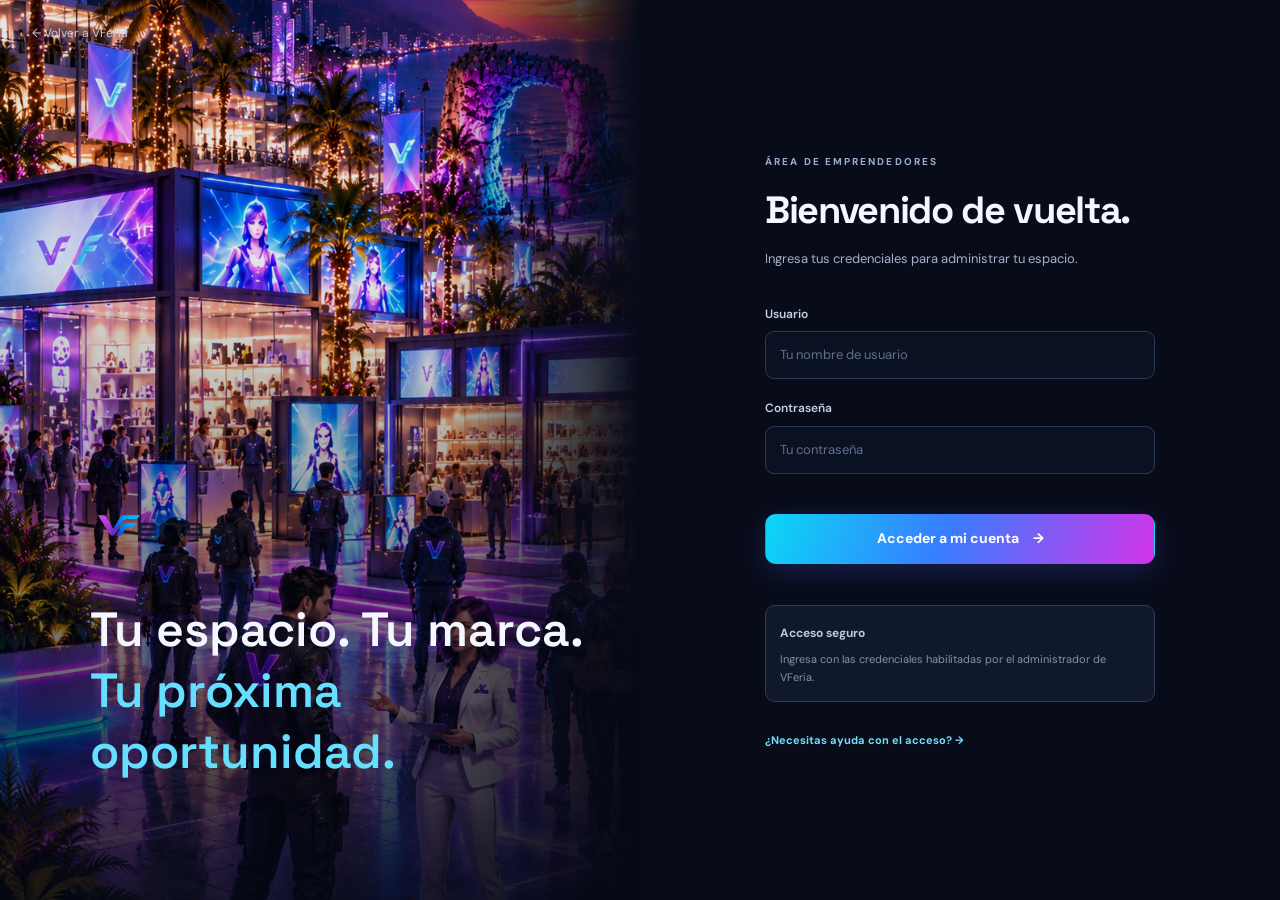
==== admin.html @ b36f57ab "0.3v" ====
<!doctype html>
<html lang="es"><head><meta charset="utf-8"><meta name="viewport" content="width=device-width, initial-scale=1"><title>Administrar usuarios | VFeria</title><link rel="stylesheet" href="styles.css"><style>
.admin-shell{max-width:780px;margin:48px auto;padding:24px}.admin-card{background:#fff;border:1px solid #e5e7eb;border-radius:16px;padding:28px;box-shadow:0 8px 30px #1018280d}.admin-grid{display:grid;grid-template-columns:1fr 1fr;gap:16px}.admin-grid .full{grid-column:1/-1}.admin-grid label{display:block;font-weight:600;margin-bottom:6px}.admin-grid input{width:100%;box-sizing:border-box;padding:12px;border:1px solid #d0d5dd;border-radius:8px;font:inherit}.admin-message{min-height:24px;margin-top:16px}.admin-back{display:inline-block;margin-bottom:18px}@media(max-width:600px){.admin-grid{grid-template-columns:1fr}.admin-grid .full{grid-column:auto}.admin-shell{padding:16px;margin:20px auto}}
</style></head><body class="dashboard-page"><main class="admin-shell"><a class="admin-back" href="panel.html">← Volver al panel</a><section class="admin-card"><span class="eyebrow">GESTIÓN PRIVADA</span><h1>Administrar usuarios</h1><p class="muted">Crea una cuenta para un emprendimiento. El registro público no está habilitado.</p><form id="createUserForm" hidden><div class="admin-grid"><div><label for="username">Nombre de usuario</label><input id="username" name="username" minlength="3" maxlength="60" autocomplete="off" required></div><div><label for="password">Contraseña inicial</label><input id="password" name="password" type="password" minlength="14" autocomplete="new-password" required></div><div class="full"><label for="businessName">Nombre del emprendimiento</label><input id="businessName" name="businessName" maxlength="150" required></div><div><label for="email">Correo electrónico (opcional)</label><input id="email" name="email" type="email"></div><div><label for="phone">Teléfono (opcional)</label><input id="phone" name="phone" type="tel"></div><div class="full"><label for="city">Ciudad (opcional)</label><input id="city" name="city" maxlength="100"></div></div><p class="muted">Usa una contraseña única de al menos 14 caracteres. Entrégala al emprendedor de forma privada.</p><button class="btn btn-primary" id="createButton" type="submit">Crear cuenta</button><p id="adminMessage" class="admin-message" role="status" aria-live="polite"></p></form><p id="checkingMessage" role="status">Verificando sesión y permisos…</p></section></main><script src="admin.js"></script></body></html>
---- styles.css ----
@import url('https://fonts.googleapis.com/css2?family=DM+Sans:wght@400;500;600;700&family=Space+Grotesk:wght@400;500;600;700&display=swap');
:root{--bg:#070b18;--panel:#0d1427;--panel2:#101a31;--line:#23304b;--text:#f4f7ff;--muted:#a6b0c8;--cyan:#12d7f7;--blue:#347dff;--purple:#a63df5;--pink:#f044c5;--radius:20px;--gradient:linear-gradient(110deg,#0bd7f5 0%,#387dff 46%,#d334e9 100%)}*{box-sizing:border-box}html{scroll-behavior:smooth}body{margin:0;background:var(--bg);color:var(--text);font-family:'DM Sans',sans-serif;line-height:1.55}a{color:inherit;text-decoration:none}button,input,textarea,select{font:inherit}button,a{ -webkit-tap-highlight-color:transparent}.topbar,.dash-topbar{height:86px;display:flex;align-items:center;justify-content:space-between;padding:0 clamp(22px,6vw,90px);border-bottom:1px solid rgba(151,174,226,.12);background:rgba(7,11,24,.88);backdrop-filter:blur(16px);position:sticky;top:0;z-index:10}.brand img{width:145px;max-height:60px;object-fit:contain}.topbar nav{display:flex;gap:34px;color:#c2cbe0;font-size:14px}.topbar nav a:hover,.footer a:hover{color:var(--cyan)}.btn{display:inline-flex;align-items:center;justify-content:center;gap:14px;padding:13px 20px;border-radius:11px;font-weight:700;font-size:14px;cursor:pointer;border:1px solid transparent;transition:transform .2s,filter .2s;background:none;color:var(--text)}.btn:hover{transform:translateY(-2px);filter:brightness(1.1)}.btn-primary{background:var(--gradient);color:#fff;box-shadow:0 8px 28px rgba(71,91,255,.22)}.btn-outline{border-color:#354361;background:rgba(255,255,255,.025)}.btn-quiet{color:#d1d8eb}.btn-large{padding:17px 25px;white-space:nowrap}.btn-small{padding:9px 13px;font-size:12px}.btn-full{width:100%;margin-top:20px}.menu-toggle{display:none;color:white;background:none;border:0;font-size:24px}.hero{display:grid;grid-template-columns:1fr 1.02fr;gap:5%;align-items:center;max-width:1440px;margin:auto;padding:70px clamp(22px,6vw,90px) 58px;min-height:600px}.eyebrow{display:inline-flex;align-items:center;gap:10px;font-size:10px;letter-spacing:2.1px;color:#9daed3;font-weight:700}.dot,.pulse{width:7px;height:7px;border-radius:50%;background:var(--cyan);box-shadow:0 0 14px var(--cyan)}h1,h2,h3,p{margin-top:0}h1,h2,h3{font-family:'Space Grotesk',sans-serif;line-height:1.12;letter-spacing:-.035em}.hero h1{font-size:clamp(42px,5.3vw,74px);margin:25px 0 22px;max-width:700px}.gradient-text{background:var(--gradient);-webkit-background-clip:text;background-clip:text;color:transparent}.lead{font-size:17px;color:#aeb9d1;max-width:560px;line-height:1.8}.hero-actions{display:flex;gap:13px;align-items:center;margin-top:28px;flex-wrap:wrap}.hero-stats{display:flex;gap:35px;margin-top:48px;padding-top:24px;border-top:1px solid var(--line)}.hero-stats div{display:flex;flex-direction:column;gap:4px}.hero-stats strong{font:600 22px 'Space Grotesk';color:#fff}.hero-stats span{font-size:11px;color:#8f9dbb}.hero-visual{position:relative;min-width:0}.hero-visual>img{width:100%;height:450px;object-fit:cover;border-radius:22px;border:1px solid #263b69;box-shadow:0 20px 80px #050916;display:block}.hero-visual:after{content:"";position:absolute;inset:0;border-radius:22px;background:linear-gradient(0deg,rgba(4,8,21,.65),transparent 48%,rgba(20,35,70,.08));pointer-events:none}.floating-card{position:absolute;z-index:2;bottom:48px;left:-28px;background:rgba(12,20,40,.9);backdrop-filter:blur(14px);border:1px solid #34486e;border-radius:14px;padding:15px 18px;display:flex;align-items:center;gap:12px;box-shadow:0 10px 35px #030611}.floating-card div{display:flex;flex-direction:column}.floating-card b{font-size:12px}.floating-card small{font-size:11px;color:#9eacc7}.arrow{margin-left:12px;color:var(--cyan)}.visual-caption{position:absolute;z-index:2;bottom:16px;left:20px;right:20px;display:flex;justify-content:space-between;font-size:9px;letter-spacing:1.8px;color:#c7d4ef}.trust-strip{display:flex;justify-content:center;align-items:center;gap:25px;flex-wrap:wrap;padding:20px;border-block:1px solid rgba(151,174,226,.12);color:#7e8eaf;font-size:9px;letter-spacing:1.8px}.trust-strip i{width:4px;height:4px;border-radius:50%;background:var(--purple)}.section{padding:100px clamp(22px,8vw,120px);max-width:1500px;margin:auto}.section-heading{max-width:660px;margin-bottom:45px}.section-heading h2{font-size:clamp(34px,4.2vw,54px);margin:18px 0}.section-heading p{color:var(--muted);line-height:1.8}.about-grid{display:grid;grid-template-columns:1.08fr .92fr;gap:65px;align-items:center}.about-image{position:relative}.about-image img{width:100%;height:390px;object-fit:cover;border-radius:18px;border:1px solid #263653}.image-tag{position:absolute;bottom:16px;left:16px;padding:9px 12px;border:1px solid #546b92;background:rgba(7,11,24,.8);border-radius:7px;font-size:9px;letter-spacing:1.4px}.mini-logo{width:100%;height:85px;margin-bottom:25px;display:flex;align-items:center;overflow:hidden}.mini-logo img{width:100%;height:100%;object-fit:contain;object-position:left center}.about-content h3{font-size:28px;margin-bottom:16px}.about-content p,.benefit-card p,.cta-band p{color:var(--muted);font-size:14px;line-height:1.85}.check-list{list-style:none;padding:0;margin:25px 0;display:grid;gap:13px}.check-list li{font-size:13px;color:#d3dbed;display:flex;gap:11px;align-items:center}.check-list span{color:var(--cyan);font-weight:bold}.text-link{display:inline-flex;gap:10px;align-items:center;color:#70dffb;font-size:13px;font-weight:700}.benefits{padding-top:55px}.center{text-align:center;margin-inline:auto}.benefit-grid{display:grid;grid-template-columns:repeat(4,1fr);gap:15px}.benefit-card{position:relative;min-height:240px;padding:26px 23px;border:1px solid #24314d;border-radius:16px;background:linear-gradient(145deg,rgba(19,31,57,.8),rgba(10,15,30,.85));overflow:hidden}.benefit-card:before{content:"";position:absolute;top:0;left:0;width:45%;height:1px;background:var(--gradient)}.benefit-icon{font-size:28px;color:var(--cyan);margin-bottom:23px;text-shadow:0 0 20px #1675ff}.benefit-card h3{font-size:17px;margin-bottom:11px}.benefit-card p{font-size:12px}.card-number{position:absolute;right:18px;bottom:12px;color:#33425f;font:600 24px 'Space Grotesk'}.cta-band{position:relative;overflow:hidden;margin:10px clamp(22px,6vw,90px) 80px;padding:52px clamp(25px,5vw,70px);border:1px solid #343b70;border-radius:22px;background:linear-gradient(110deg,#111c39,#11142c 60%,#201039);display:flex;justify-content:space-between;align-items:center;gap:30px}.cta-glow{position:absolute;width:300px;height:300px;border-radius:50%;background:#542cff;filter:blur(120px);opacity:.18;left:45%;top:-160px}.cta-band>div:not(.cta-glow),.cta-band>a{position:relative;z-index:1}.cta-band h2{font-size:clamp(32px,4vw,46px);margin:15px 0}.cta-band p{max-width:500px;margin-bottom:0}.footer{border-top:1px solid #202b44;padding:30px clamp(22px,6vw,90px);display:flex;align-items:center;gap:25px;flex-wrap:wrap;color:#8492af;font-size:11px}.footer-brand img{width:100px}.footer>a:nth-of-type(2){margin-left:auto;color:#c3cde1}.footer small{width:100%;border-top:1px solid #1b263e;padding-top:20px;color:#5e6c88}.auth-page{min-height:100vh;background:#080c19}.back-home{position:absolute;top:24px;left:32px;z-index:5;font-size:12px;color:#c4cee2}.auth-layout{min-height:100vh;display:grid;grid-template-columns:1fr 1fr}.auth-art{position:relative;min-height:100vh;overflow:hidden}.auth-art>img{position:absolute;width:100%;height:100%;object-fit:cover}.auth-art-shade{position:absolute;inset:0;background:linear-gradient(0deg,rgba(4,8,20,.88),rgba(4,8,20,.1) 70%),linear-gradient(90deg,transparent 70%,#080c19)}.auth-art-copy{position:absolute;bottom:70px;left:clamp(30px,7vw,100px)}.auth-art-copy img{width:160px;max-height:80px;object-fit:contain;object-position:left}.auth-art-copy p{font:600 clamp(30px,4vw,48px) 'Space Grotesk';margin-top:25px}.auth-art-copy p span{color:#66dfff}.auth-panel{display:flex;align-items:center;justify-content:center;padding:90px 35px}.auth-form-wrap{width:100%;max-width:390px}.auth-mark{display:none}.auth-form-wrap h1{font-size:38px;margin:16px 0}.muted{color:var(--muted);font-size:13px;line-height:1.7}.auth-form-wrap form{margin-top:35px}.auth-form-wrap label,.dashboard-page label{display:block;font-size:12px;color:#c6d0e5;font-weight:600;margin:0 0 8px}.auth-form-wrap input,.dashboard-page input,.dashboard-page textarea,.dashboard-page select{width:100%;border:1px solid #2b3855;border-radius:9px;background:#0a1122;color:#f5f7ff;padding:13px 14px;outline:none;margin-bottom:20px;font-size:13px}.auth-form-wrap input:focus,.dashboard-page input:focus,.dashboard-page textarea:focus,.dashboard-page select:focus{border-color:#468cff;box-shadow:0 0 0 3px rgba(55,125,255,.12)}input::placeholder,textarea::placeholder{color:#62708d}.form-message{font-size:12px;color:#ffbd73;min-height:16px}.demo-note{border:1px solid #303957;background:#10182b;padding:14px;border-radius:10px;margin:25px 0}.demo-note b{font-size:12px;color:#b9c7e4}.demo-note p{font-size:11px;color:#8492af;margin:5px 0 0;line-height:1.7}.auth-form-wrap>.text-link{font-size:11px}.dashboard-page{background:#080d1b;min-height:100vh}.dash-topbar{position:relative;padding-inline:30px;height:72px}.dash-topbar .brand img{width:115px}.dash-top-right{display:flex;align-items:center;gap:18px}.status-pill{font-size:11px;color:#9dacc8}.status-pill i{display:inline-block;width:6px;height:6px;border-radius:50%;background:#42d9a3;margin-right:7px}.dashboard-shell{display:grid;grid-template-columns:245px minmax(0,1fr);max-width:1600px;margin:auto;min-height:calc(100vh - 72px)}.sidebar{padding:28px 16px;border-right:1px solid #202b43;display:flex;flex-direction:column;gap:8px}.side-user{display:flex;align-items:center;gap:11px;padding:5px 9px 25px;border-bottom:1px solid #202b43;margin-bottom:13px}.user-avatar{width:38px;height:38px;border-radius:12px;background:var(--gradient);display:grid;place-items:center;font-weight:700}.side-user div:last-child{display:flex;flex-direction:column}.side-user b{font-size:11px}.side-user small{font-size:9px;color:#8795b1;margin-top:4px}.side-link{display:flex;align-items:center;gap:12px;padding:12px 13px;border-radius:8px;color:#a1aec8;font-size:13px}.side-link.active,.side-link:hover{background:#152443;color:#fff}.side-link.active{box-shadow:inset 2px 0 var(--cyan)}.side-help{margin-top:auto;padding:16px;border:1px solid #293652;border-radius:12px;background:#10192c}.side-help b{font-size:12px}.side-help p{font-size:11px;color:#8998b4;line-height:1.7}.side-help a{font-size:11px;color:#6edfff}.dashboard-main{padding:34px clamp(18px,4vw,55px);max-width:1150px;width:100%;margin:0 auto}.dashboard-heading{display:flex;justify-content:space-between;align-items:center;gap:20px;margin-bottom:24px}.dashboard-heading h1{font-size:31px;margin:9px 0}.dashboard-heading p{margin-bottom:0}.prototype-alert{display:flex;gap:12px;align-items:flex-start;padding:13px 16px;background:#15203a;border:1px solid #2b4169;border-radius:10px;margin-bottom:24px;color:#a8b8d6}.prototype-alert>span{color:var(--cyan)}.prototype-alert p{font-size:11px;margin:0;line-height:1.7}.prototype-alert b{color:#dce8ff}.dash-card{border:1px solid #25324d;background:#0d1426;border-radius:15px;padding:25px;margin-bottom:20px;scroll-margin-top:25px}.card-heading{display:flex;align-items:center;gap:13px;margin-bottom:24px}.step-number{width:35px;height:35px;flex:none;border:1px solid #3c4b70;border-radius:10px;display:grid;place-items:center;color:#6be1ff;font:600 13px 'Space Grotesk'}.card-heading h2{font-size:19px;margin:0 0 5px}.card-heading p{font-size:11px;color:#8997b2;margin:0}.form-grid{display:grid;grid-template-columns:1fr 1fr;column-gap:18px}.form-grid input,.form-grid textarea,.form-grid select{margin-bottom:17px}.form-grid textarea{resize:vertical}.span-2{grid-column:span 2}.upload-zone{display:flex;align-items:center;gap:15px;padding:18px;border:1px dashed #3a4b70;background:#0a1120;border-radius:10px;min-height:95px}.upload-button{width:40px;height:40px;border-radius:10px;border:1px solid #3e5784;background:#152647;color:#7ce4ff;font-size:23px;cursor:pointer}.upload-zone b{font-size:12px}.upload-zone p{font-size:10px;color:#8594b1;margin:4px 0}.upload-zone .text-link{font-size:11px}.logo-preview{width:65px;height:65px;object-fit:contain;margin-left:auto;border-radius:8px;background:#fff}.product-heading{position:relative}.counter{margin-left:auto;color:#72dfff;font-size:11px;border:1px solid #2b4b71;padding:7px 10px;border-radius:8px}.products-list{display:grid;gap:15px}.product-editor{padding:18px;border:1px solid #263550;border-radius:12px;background:#0a1120}.product-editor-head{display:flex;align-items:center;gap:12px;margin-bottom:20px}.product-thumb{width:40px;height:40px;border-radius:9px;background:#172442;display:grid;place-items:center;font-size:20px;color:#6be2ff}.product-editor-head>div:nth-child(2){display:flex;flex-direction:column;gap:3px}.product-editor-head b{font-size:13px}.product-editor-head small{font-size:10px;color:#8594b0}.remove-product{margin-left:auto;border:1px solid #533047;background:#271827;color:#ff9bb9;width:31px;height:31px;border-radius:8px;font-size:20px;cursor:pointer}.image-preview-wrap{margin-top:-8px;margin-bottom:14px}.p-preview{max-width:160px;max-height:100px;object-fit:contain;border-radius:8px;border:1px solid #293853}.product-actions{border-top:1px solid #202b42;padding-top:14px;display:flex;justify-content:space-between;align-items:center;gap:12px}.whatsapp-preview{font-size:11px;font-weight:700;color:#5ce5a3}.product-hint,.helper-text{font-size:10px;color:#7e8ba6}.helper-text{line-height:1.8;margin:14px 0 0}.btn-add{width:100%;border:1px dashed #3c5075;color:#92b5e8;margin-top:15px}.save-row{display:flex;align-items:center;justify-content:space-between;gap:15px;padding:10px 2px 30px}.save-row span{font-size:11px;color:#8291ac}.dash-footer{border-top:1px solid #202b43;padding:20px 0;color:#5f6e89;font-size:10px}@media(max-width:1000px){.hero{grid-template-columns:1fr;gap:38px;padding-top:50px}.hero-copy{max-width:760px}.hero-visual>img{height:420px}.about-grid{gap:35px}.benefit-grid{grid-template-columns:repeat(2,1fr)}.topbar nav{gap:17px}.dashboard-shell{grid-template-columns:205px minmax(0,1fr)}.sidebar{padding-inline:10px}.dashboard-main{padding-inline:22px}}@media(max-width:700px){.topbar{height:70px;padding-inline:18px}.topbar nav{display:none;position:absolute;top:69px;left:0;right:0;padding:20px;background:#0b1223;border-bottom:1px solid var(--line);flex-direction:column}.topbar nav.open{display:flex}.topbar>.btn{display:none}.menu-toggle{display:block}.brand img{width:115px}.hero{padding:42px 20px 38px}.hero h1{font-size:43px}.lead{font-size:15px}.hero-stats{gap:17px;justify-content:space-between}.hero-stats strong{font-size:19px}.hero-stats span{font-size:9px}.hero-visual>img{height:310px}.floating-card{left:10px;bottom:45px}.trust-strip{gap:12px;font-size:8px}.section{padding:65px 20px}.section-heading h2{font-size:37px}.about-grid{grid-template-columns:1fr;gap:30px}.about-image img{height:280px}.mini-logo{height:60px}.benefit-grid{grid-template-columns:1fr}.benefit-card{min-height:190px}.cta-band{margin:0 18px 50px;padding:30px 24px;align-items:flex-start;flex-direction:column}.cta-band h2{font-size:36px}.footer{gap:15px;padding:25px 20px}.footer>span{width:100%;order:2}.footer>a:nth-of-type(2){margin-left:0}.footer small{order:3}.auth-layout{grid-template-columns:1fr}.auth-art{display:none}.auth-panel{padding:90px 24px 40px}.auth-mark{display:block;margin-bottom:35px}.auth-mark img{width:125px;max-height:60px;object-fit:contain}.back-home{left:22px;top:22px}.auth-form-wrap h1{font-size:34px}.dash-topbar{padding-inline:16px}.dash-topbar .brand img{width:95px}.status-pill{display:none}.dashboard-shell{display:block}.sidebar{border-right:0;border-bottom:1px solid #202b43;padding:10px 14px;flex-direction:row;align-items:center;overflow:auto}.side-user{display:none}.side-link{white-space:nowrap;font-size:11px;padding:10px}.side-help{display:none}.dashboard-main{padding:25px 14px}.dashboard-heading{align-items:flex-start;flex-direction:column}.dashboard-heading h1{font-size:27px}.dashboard-heading>.btn{width:100%}.dash-card{padding:18px 14px}.form-grid{grid-template-columns:1fr}.span-2{grid-column:span 1}.card-heading h2{font-size:17px}.card-heading p{font-size:10px}.product-heading{flex-wrap:wrap}.product-heading .counter{margin-left:auto}.product-editor{padding:14px 10px}.product-actions{align-items:flex-start;flex-direction:column}.save-row{align-items:stretch;flex-direction:column}.save-row .btn{width:100%}.save-row span{line-height:1.6}.upload-zone{flex-wrap:wrap}.logo-preview{margin-left:0}}.heading-actions{display:flex;align-items:center;gap:10px;flex-wrap:wrap}.logo-preview-wide{width:150px;height:75px;max-width:35%;object-fit:contain;background:#fff}.upload-copy{flex:1;min-width:180px}.product-upload-zone{display:flex;align-items:center;gap:14px;padding:14px;border:1px dashed #3a4b70;background:#080f1e;border-radius:10px;min-height:88px;margin-bottom:18px}.product-upload-zone>div{flex:1}.product-upload-zone b{font-size:12px}.product-upload-zone p{font-size:10px;color:#8594b1;margin:4px 0}.p-preview{width:86px;height:86px;object-fit:cover;border-radius:8px;border:1px solid #293853}.product-thumb img{width:100%;height:100%;object-fit:cover;border-radius:9px}.image-editor-overlay{position:fixed;inset:0;z-index:100;background:rgba(2,5,14,.82);backdrop-filter:blur(9px);display:flex;align-items:center;justify-content:center;padding:20px}.image-editor-overlay[hidden]{display:none}.image-editor-modal{width:min(700px,100%);max-height:94vh;overflow:auto;background:#0d1528;border:1px solid #36496e;border-radius:18px;padding:24px;box-shadow:0 30px 100px #000}.editor-header{display:flex;justify-content:space-between;gap:15px;align-items:flex-start}.editor-header h2{font-size:23px;margin:9px 0}.editor-header p{font-size:12px;color:#91a0bd;margin:0 0 18px}.editor-preview-frame{max-height:48vh;display:flex;justify-content:center;align-items:center;overflow:hidden;background:repeating-conic-gradient(#111a2c 0% 25%,#0c1425 0% 50%) 50%/20px 20px;border:1px solid #2b3b5c;border-radius:12px;padding:12px}.editor-preview-frame canvas{display:block;max-width:100%;max-height:42vh;width:auto;height:auto;object-fit:contain}.editor-controls{display:grid;grid-template-columns:1fr;gap:7px;margin-top:18px}.editor-controls label{font-size:11px;color:#b9c7e0;font-weight:600}.editor-controls select{width:100%;padding:11px;border-radius:8px;border:1px solid #2d3d5d;background:#091122;color:#fff}.editor-controls input[type=range]{width:100%;accent-color:#6d83ff;margin-bottom:8px}.editor-actions{display:flex;justify-content:flex-end;gap:10px;margin-top:14px}.editor-open{overflow:hidden}.store-page{min-height:100vh;background:radial-gradient(ellipse at 70% 0%,rgba(42,74,154,.17),transparent 38%),#080d1b}.store-topbar{position:relative}.storefront{max-width:1250px;margin:0 auto;padding:35px clamp(18px,5vw,65px) 80px;min-height:65vh}.store-hero{display:flex;align-items:center;gap:28px;padding:30px;border:1px solid #283756;border-radius:18px;background:linear-gradient(120deg,#111e3a,#0e1428);margin-bottom:36px}.store-logo{width:min(250px,32%);aspect-ratio:2/1;object-fit:contain;background:#fff;border-radius:10px;padding:8px}.store-hero h1{font-size:clamp(30px,4vw,48px);margin:12px 0}.store-hero p{max-width:650px;color:#a7b5cf;font-size:14px;line-height:1.8}.store-meta{color:#6fe2ff;font-size:11px;letter-spacing:1px}.store-section-head{display:flex;justify-content:space-between;align-items:end;margin-bottom:20px}.store-section-head h2{font-size:30px;margin:10px 0 0}.store-grid{display:grid;grid-template-columns:repeat(3,minmax(0,1fr));gap:18px}.store-product{overflow:hidden;border:1px solid #283653;border-radius:15px;background:#0e1629;display:flex;flex-direction:column}.store-product-image,.store-product-placeholder{width:100%;aspect-ratio:1/1;object-fit:cover;background:#111d34}.store-product-placeholder{display:grid;place-items:center;color:#7788a8;font-size:12px}.store-product-body{padding:18px;display:flex;flex-direction:column;align-items:flex-start;flex:1}.store-product-body h3{font-size:18px;margin:0 0 9px}.store-product-body strong{color:#70e3ff;font-size:17px}.store-product-body p{color:#9eacc5;font-size:12px;line-height:1.75;margin:12px 0 18px}.store-buy{margin-top:auto;width:100%;font-size:12px}.store-no-link{font-size:10px;color:#f0bb78;margin-top:auto}.empty-store{max-width:550px;margin:70px auto;text-align:center;padding:45px 25px;border:1px solid #2a3856;border-radius:18px;background:#0e1629}.empty-store-icon{font-size:42px;color:#6ce3ff}.empty-store h2{font-size:27px;margin:15px 0}.empty-store p{font-size:13px;color:#9eacc6;line-height:1.8;margin-bottom:22px}@media(max-width:800px){.store-grid{grid-template-columns:repeat(2,minmax(0,1fr))}.heading-actions{width:100%}.heading-actions .btn{flex:1}.store-hero{align-items:flex-start;flex-direction:column}.store-logo{width:min(280px,100%)}.editor-preview-frame canvas{max-height:35vh}}@media(max-width:520px){.store-grid{grid-template-columns:1fr}.storefront{padding-inline:14px}.store-hero{padding:20px}.editor-actions{flex-direction:column-reverse}.editor-actions .btn{width:100%}.image-editor-modal{padding:16px}.product-upload-zone{flex-wrap:wrap}.p-preview{margin-left:0}}
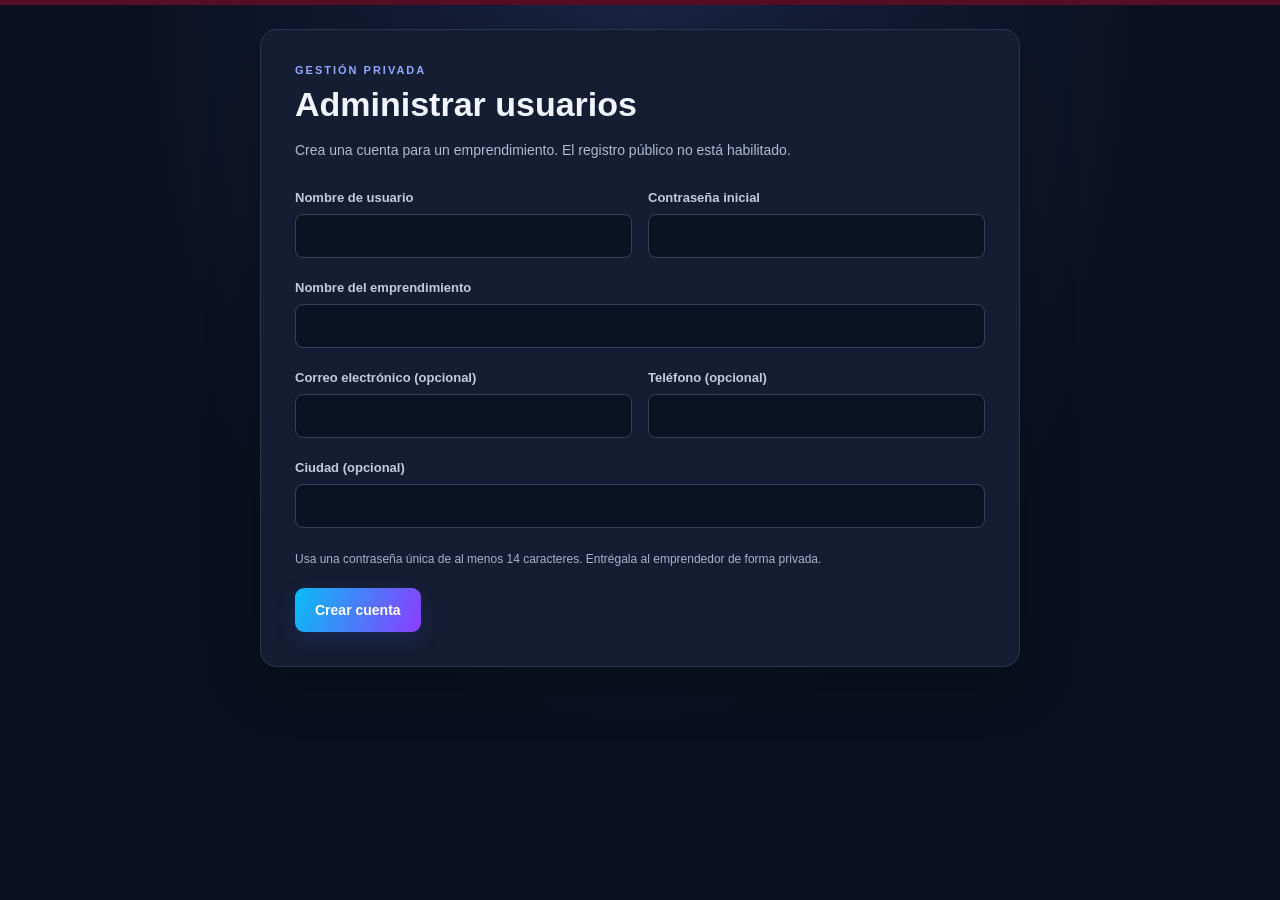
==== commit f2f449a7: "Refactor admin.html for improved layout and styles Updated HTML structure and styles for user manage" ====
--- a/admin.html
+++ b/admin.html
@@ -1,4 +1,300 @@
-<!doctype html>
-<html lang="es"><head><meta charset="utf-8"><meta name="viewport" content="width=device-width, initial-scale=1"><title>Administrar usuarios | VFeria</title><link rel="stylesheet" href="styles.css"><style>
-.admin-shell{max-width:780px;margin:48px auto;padding:24px}.admin-card{background:#fff;border:1px solid #e5e7eb;border-radius:16px;padding:28px;box-shadow:0 8px 30px #1018280d}.admin-grid{display:grid;grid-template-columns:1fr 1fr;gap:16px}.admin-grid .full{grid-column:1/-1}.admin-grid label{display:block;font-weight:600;margin-bottom:6px}.admin-grid input{width:100%;box-sizing:border-box;padding:12px;border:1px solid #d0d5dd;border-radius:8px;font:inherit}.admin-message{min-height:24px;margin-top:16px}.admin-back{display:inline-block;margin-bottom:18px}@media(max-width:600px){.admin-grid{grid-template-columns:1fr}.admin-grid .full{grid-column:auto}.admin-shell{padding:16px;margin:20px auto}}
-</style></head><body class="dashboard-page"><main class="admin-shell"><a class="admin-back" href="panel.html">← Volver al panel</a><section class="admin-card"><span class="eyebrow">GESTIÓN PRIVADA</span><h1>Administrar usuarios</h1><p class="muted">Crea una cuenta para un emprendimiento. El registro público no está habilitado.</p><form id="createUserForm" hidden><div class="admin-grid"><div><label for="username">Nombre de usuario</label><input id="username" name="username" minlength="3" maxlength="60" autocomplete="off" required></div><div><label for="password">Contraseña inicial</label><input id="password" name="password" type="password" minlength="14" autocomplete="new-password" required></div><div class="full"><label for="businessName">Nombre del emprendimiento</label><input id="businessName" name="businessName" maxlength="150" required></div><div><label for="email">Correo electrónico (opcional)</label><input id="email" name="email" type="email"></div><div><label for="phone">Teléfono (opcional)</label><input id="phone" name="phone" type="tel"></div><div class="full"><label for="city">Ciudad (opcional)</label><input id="city" name="city" maxlength="100"></div></div><p class="muted">Usa una contraseña única de al menos 14 caracteres. Entrégala al emprendedor de forma privada.</p><button class="btn btn-primary" id="createButton" type="submit">Crear cuenta</button><p id="adminMessage" class="admin-message" role="status" aria-live="polite"></p></form><p id="checkingMessage" role="status">Verificando sesión y permisos…</p></section></main><script src="admin.js"></script></body></html>+<!DOCTYPE html>
+<html lang="es">
+<head>
+  <meta charset="UTF-8">
+  <meta name="viewport" content="width=device-width, initial-scale=1.0">
+  <meta name="theme-color" content="#0b1020">
+  <title>Administrar usuarios | VFeria</title>
+
+  <style>
+    :root {
+      color-scheme: dark;
+      --bg: #0b1020;
+      --surface: #151d32;
+      --surface-input: #0b1223;
+      --border: #34425f;
+      --text: #f1f5ff;
+      --muted: #b0bcd3;
+      --label: #c2cce0;
+      --cyan: #08bdf5;
+      --purple: #8b3dff;
+    }
+
+    * {
+      box-sizing: border-box;
+    }
+
+    body {
+      margin: 0;
+      min-height: 100vh;
+      padding: 24px 16px;
+      display: flex;
+      justify-content: center;
+      align-items: flex-start;
+      font-family: Arial, Helvetica, sans-serif;
+      color: var(--text);
+      background:
+        radial-gradient(ellipse at top, #192443 0%, transparent 58%),
+        var(--bg);
+      border-top: 5px solid #570e25;
+    }
+
+    .admin-container {
+      width: 100%;
+      max-width: 760px;
+      margin: 0 auto;
+      padding: 34px;
+      background: var(--surface);
+      border: 1px solid #293650;
+      border-radius: 16px;
+      box-shadow: 0 18px 55px rgba(0, 0, 0, 0.24);
+    }
+
+    .eyebrow {
+      margin: 0 0 8px;
+      color: #91a8ff;
+      font-size: 11px;
+      font-weight: 700;
+      letter-spacing: 2px;
+      text-transform: uppercase;
+    }
+
+    h1 {
+      margin: 0 0 14px;
+      color: var(--text);
+      font-size: clamp(25px, 4vw, 34px);
+      line-height: 1.2;
+    }
+
+    .description {
+      margin: 0 0 28px;
+      color: var(--muted);
+      font-size: 14px;
+      line-height: 1.65;
+    }
+
+    .form-grid {
+      display: grid;
+      grid-template-columns: repeat(2, minmax(0, 1fr));
+      gap: 22px 16px;
+    }
+
+    .field {
+      min-width: 0;
+    }
+
+    .field.full-width {
+      grid-column: 1 / -1;
+    }
+
+    label {
+      display: block;
+      margin-bottom: 9px;
+      color: var(--label);
+      font-size: 13px;
+      font-weight: 600;
+    }
+
+    input {
+      display: block;
+      width: 100%;
+      min-height: 44px;
+      padding: 11px 13px;
+      color: var(--text);
+      background: var(--surface-input);
+      border: 1px solid var(--border);
+      border-radius: 8px;
+      outline: none;
+      font: inherit;
+      font-size: 14px;
+      transition: border-color 0.2s, box-shadow 0.2s;
+    }
+
+    input:hover {
+      border-color: #53658b;
+    }
+
+    input:focus {
+      border-color: var(--cyan);
+      box-shadow: 0 0 0 3px rgba(8, 189, 245, 0.12);
+    }
+
+    input::placeholder {
+      color: #71809d;
+    }
+
+    .help-text {
+      margin: 22px 0 18px;
+      color: #a6b3cc;
+      font-size: 12px;
+      line-height: 1.65;
+    }
+
+    button {
+      min-height: 44px;
+      padding: 12px 20px;
+      color: #fff;
+      background: linear-gradient(110deg, var(--cyan), var(--purple));
+      border: 0;
+      border-radius: 9px;
+      font-size: 14px;
+      font-weight: 700;
+      cursor: pointer;
+      box-shadow: 0 7px 20px rgba(63, 100, 255, 0.17);
+      transition: filter 0.2s, transform 0.2s;
+    }
+
+    button:hover {
+      filter: brightness(1.1);
+      transform: translateY(-1px);
+    }
+
+    button:focus-visible {
+      outline: 2px solid #fff;
+      outline-offset: 3px;
+    }
+
+    button:disabled {
+      opacity: 0.6;
+      cursor: wait;
+      transform: none;
+    }
+
+    #status {
+      margin: 18px 0 0;
+      padding: 0;
+      color: var(--muted);
+      font-size: 13px;
+      line-height: 1.6;
+      overflow-wrap: anywhere;
+    }
+
+    #status:empty {
+      display: none;
+    }
+
+    #status.error {
+      color: #ff9ca8;
+    }
+
+    #status.success {
+      color: #79e6bd;
+    }
+
+    @media (max-width: 560px) {
+      body {
+        padding: 16px 12px;
+      }
+
+      .admin-container {
+        padding: 24px 18px;
+        border-radius: 12px;
+      }
+
+      .form-grid {
+        grid-template-columns: 1fr;
+        gap: 18px;
+      }
+
+      .field.full-width {
+        grid-column: auto;
+      }
+
+      button {
+        width: 100%;
+      }
+    }
+  </style>
+</head>
+
+<body>
+  <main class="admin-container">
+    <p class="eyebrow">Gestión privada</p>
+    <h1>Administrar usuarios</h1>
+
+    <p class="description">
+      Crea una cuenta para un emprendimiento. El registro público no está habilitado.
+    </p>
+
+    <form id="adminCreateForm">
+      <div class="form-grid">
+        <div class="field">
+          <label for="username">Nombre de usuario</label>
+          <input
+            id="username"
+            name="username"
+            type="text"
+            autocomplete="off"
+            required
+          >
+        </div>
+
+        <div class="field">
+          <label for="password">Contraseña inicial</label>
+          <input
+            id="password"
+            name="password"
+            type="password"
+            autocomplete="new-password"
+            minlength="14"
+            required
+          >
+        </div>
+
+        <div class="field full-width">
+          <label for="businessName">Nombre del emprendimiento</label>
+          <input
+            id="businessName"
+            name="businessName"
+            type="text"
+            required
+          >
+        </div>
+
+        <div class="field">
+          <label for="email">Correo electrónico (opcional)</label>
+          <input
+            id="email"
+            name="email"
+            type="email"
+            autocomplete="email"
+          >
+        </div>
+
+        <div class="field">
+          <label for="phone">Teléfono (opcional)</label>
+          <input
+            id="phone"
+            name="phone"
+            type="tel"
+            autocomplete="tel"
+          >
+        </div>
+
+        <div class="field full-width">
+          <label for="city">Ciudad (opcional)</label>
+          <input
+            id="city"
+            name="city"
+            type="text"
+            autocomplete="address-level2"
+          >
+        </div>
+      </div>
+
+      <p class="help-text">
+        Usa una contraseña única de al menos 14 caracteres.
+        Entrégala al emprendedor de forma privada.
+      </p>
+
+      <button id="createButton" type="submit">
+        Crear cuenta
+      </button>
+
+      <p id="status" role="status" aria-live="polite"></p>
+    </form>
+  </main>
+
+  <script src="admin.js"></script>
+</body>
+</html>
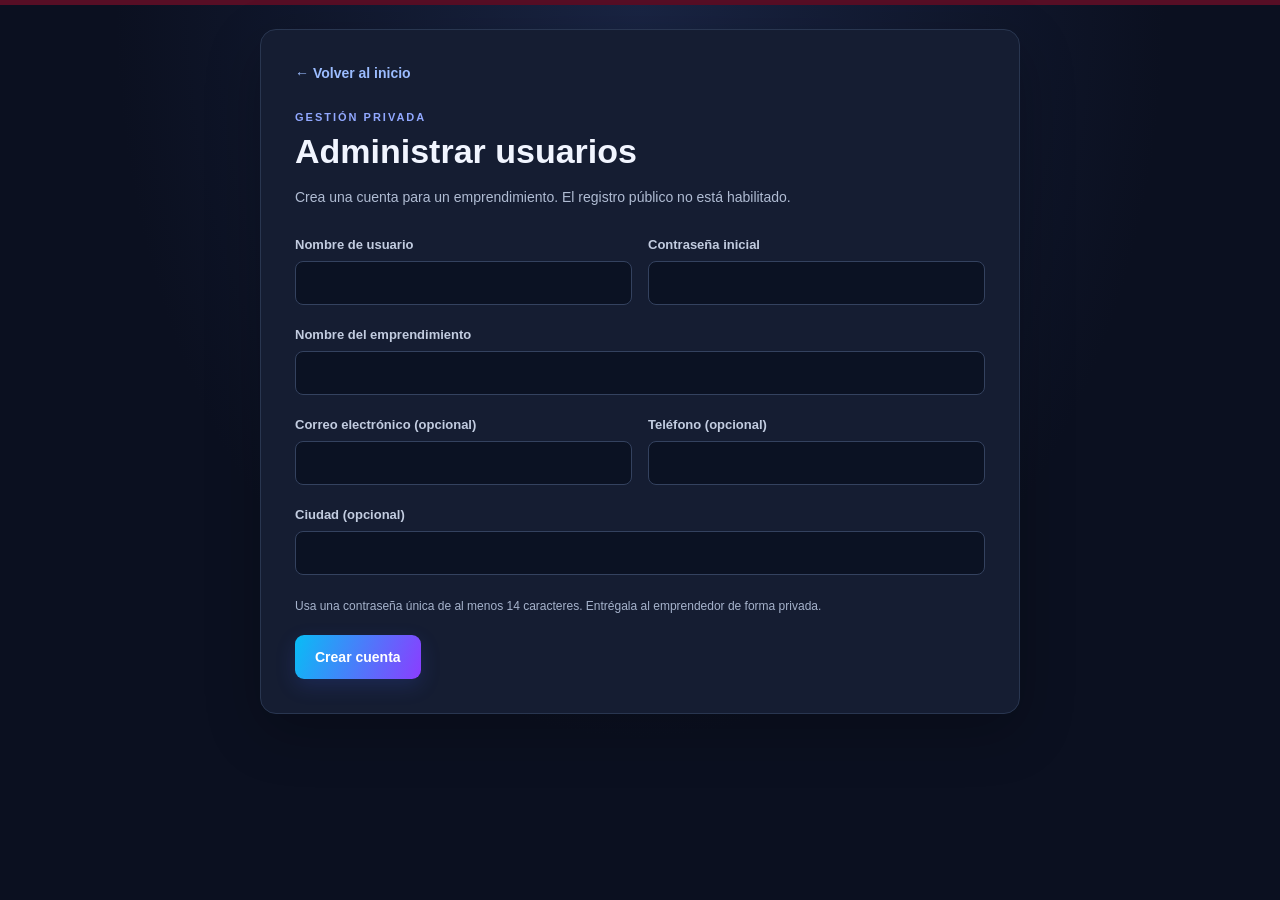
==== commit bd91071f: "Add back button and update input background styles Added a back button with styles and updated input" ====
--- a/admin.html
+++ b/admin.html
@@ -11,7 +11,7 @@
       color-scheme: dark;
       --bg: #0b1020;
       --surface: #151d32;
-      --surface-input: #0b1223;
+      --input-bg: #0b1223;
       --border: #34425f;
       --text: #f1f5ff;
       --muted: #b0bcd3;
@@ -50,6 +50,28 @@
       box-shadow: 0 18px 55px rgba(0, 0, 0, 0.24);
     }
 
+    .back-button {
+      display: inline-flex;
+      align-items: center;
+      gap: 8px;
+      margin-bottom: 30px;
+      color: #9bbcff;
+      text-decoration: none;
+      font-size: 14px;
+      font-weight: 600;
+      transition: color 0.2s ease;
+    }
+
+    .back-button:hover {
+      color: var(--cyan);
+    }
+
+    .back-button:focus-visible {
+      outline: 2px solid var(--cyan);
+      outline-offset: 4px;
+      border-radius: 3px;
+    }
+
     .eyebrow {
       margin: 0 0 8px;
       color: #91a8ff;
@@ -101,7 +123,7 @@
       min-height: 44px;
       padding: 11px 13px;
       color: var(--text);
-      background: var(--surface-input);
+      background: var(--input-bg);
       border: 1px solid var(--border);
       border-radius: 8px;
       outline: none;
@@ -130,7 +152,7 @@
       line-height: 1.65;
     }
 
-    button {
+    #createButton {
       min-height: 44px;
       padding: 12px 20px;
       color: #fff;
@@ -144,17 +166,17 @@
       transition: filter 0.2s, transform 0.2s;
     }
 
-    button:hover {
+    #createButton:hover {
       filter: brightness(1.1);
       transform: translateY(-1px);
     }
 
-    button:focus-visible {
+    #createButton:focus-visible {
       outline: 2px solid #fff;
       outline-offset: 3px;
     }
 
-    button:disabled {
+    #createButton:disabled {
       opacity: 0.6;
       cursor: wait;
       transform: none;
@@ -162,7 +184,6 @@
 
     #status {
       margin: 18px 0 0;
-      padding: 0;
       color: var(--muted);
       font-size: 13px;
       line-height: 1.6;
@@ -200,7 +221,7 @@
         grid-column: auto;
       }
 
-      button {
+      #createButton {
         width: 100%;
       }
     }
@@ -209,7 +230,13 @@
 
 <body>
   <main class="admin-container">
+
+    <a href="index.html" class="back-button">
+      ← Volver al inicio
+    </a>
+
     <p class="eyebrow">Gestión privada</p>
+
     <h1>Administrar usuarios</h1>
 
     <p class="description">
@@ -218,6 +245,7 @@
 
     <form id="adminCreateForm">
       <div class="form-grid">
+
         <div class="field">
           <label for="username">Nombre de usuario</label>
           <input
@@ -280,6 +308,7 @@
             autocomplete="address-level2"
           >
         </div>
+
       </div>
 
       <p class="help-text">
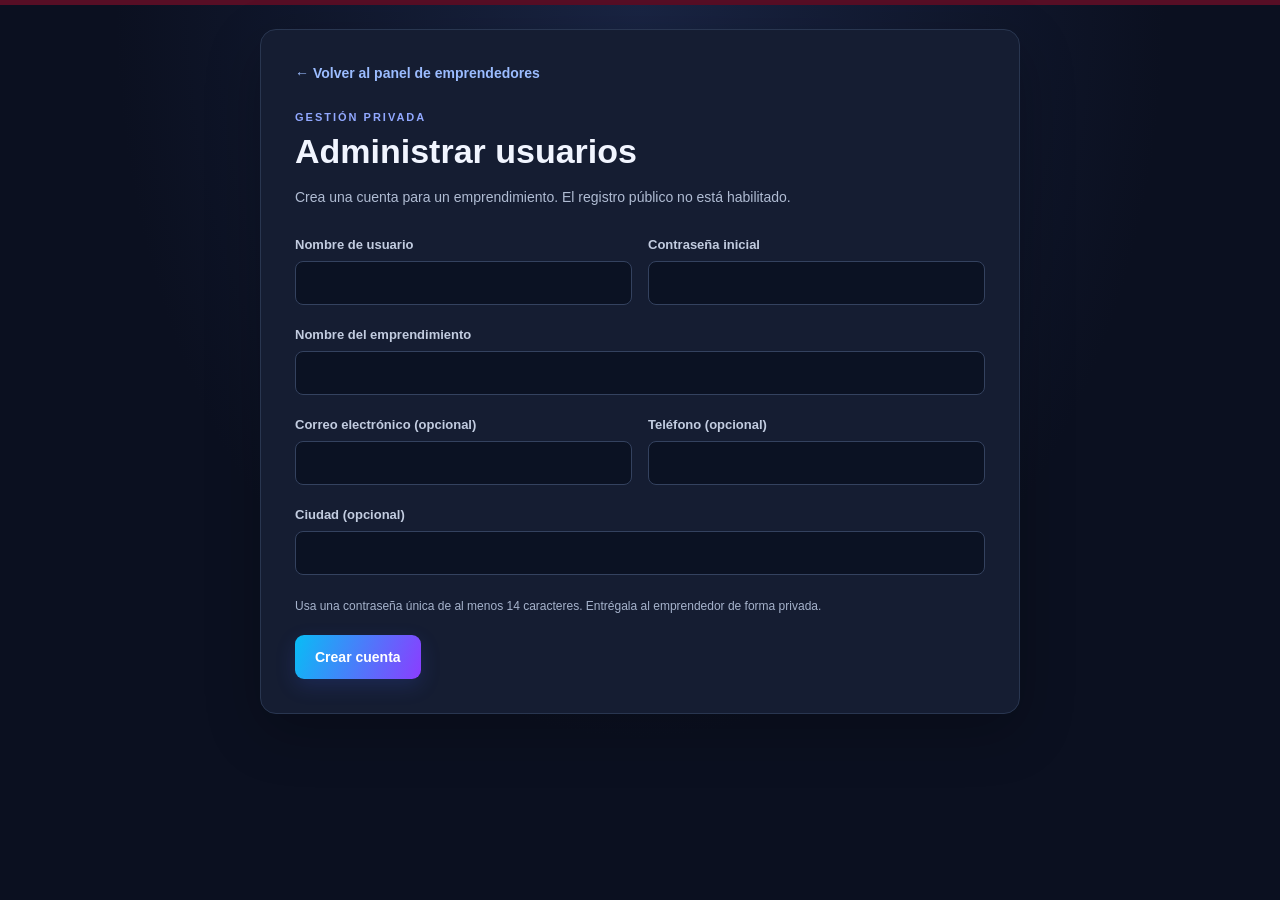
==== commit 6a63cefa: "Update back button link to panel.html" ====
--- a/admin.html
+++ b/admin.html
@@ -231,8 +231,8 @@
 <body>
   <main class="admin-container">
 
-    <a href="index.html" class="back-button">
-      ← Volver al inicio
+    <a href="panel.html" class="back-button">
+      ← Volver al panel de emprendedores
     </a>
 
     <p class="eyebrow">Gestión privada</p>
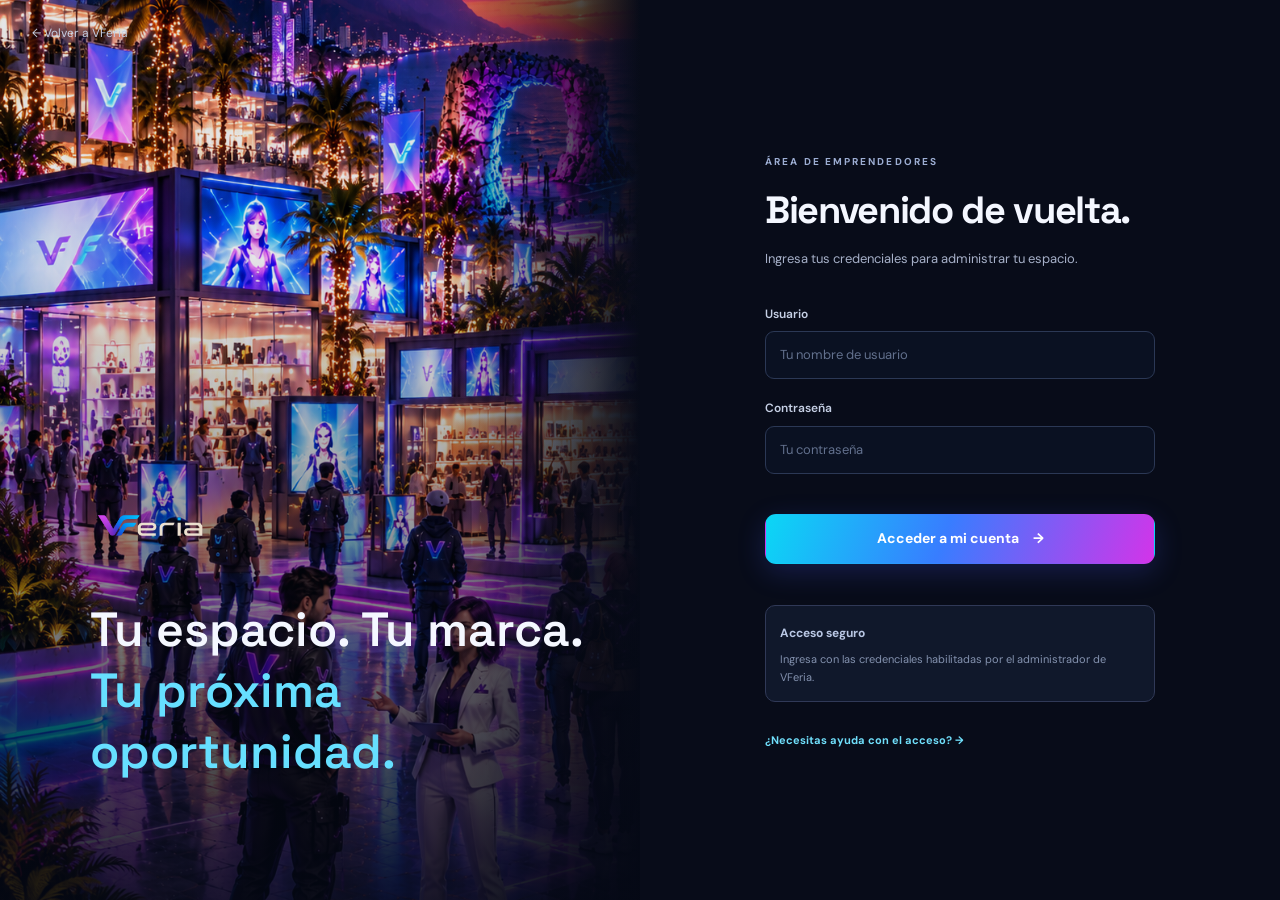
==== commit f7eaba69: "0.3v" ====
--- a/admin.html
+++ b/admin.html
@@ -5,7 +5,6 @@
   <meta name="viewport" content="width=device-width, initial-scale=1.0">
   <meta name="theme-color" content="#0b1020">
   <title>Administrar usuarios | VFeria</title>
-
   <style>
     :root {
       color-scheme: dark;
@@ -19,311 +18,111 @@
       --cyan: #08bdf5;
       --purple: #8b3dff;
     }
-
-    * {
-      box-sizing: border-box;
-    }
-
+    * { box-sizing: border-box; }
     body {
-      margin: 0;
-      min-height: 100vh;
-      padding: 24px 16px;
-      display: flex;
-      justify-content: center;
-      align-items: flex-start;
-      font-family: Arial, Helvetica, sans-serif;
-      color: var(--text);
-      background:
-        radial-gradient(ellipse at top, #192443 0%, transparent 58%),
-        var(--bg);
+      margin: 0; min-height: 100vh; padding: 24px 16px;
+      display: flex; justify-content: center; align-items: flex-start;
+      font-family: Arial, Helvetica, sans-serif; color: var(--text);
+      background: radial-gradient(ellipse at top, #192443 0%, transparent 58%), var(--bg);
       border-top: 5px solid #570e25;
     }
-
     .admin-container {
-      width: 100%;
-      max-width: 760px;
-      margin: 0 auto;
-      padding: 34px;
-      background: var(--surface);
-      border: 1px solid #293650;
-      border-radius: 16px;
-      box-shadow: 0 18px 55px rgba(0, 0, 0, 0.24);
+      width: 100%; max-width: 760px; margin: 0 auto; padding: 34px;
+      background: var(--surface); border: 1px solid #293650; border-radius: 16px;
+      box-shadow: 0 18px 55px rgba(0,0,0,.24);
     }
-
     .back-button {
-      display: inline-flex;
-      align-items: center;
-      gap: 8px;
-      margin-bottom: 30px;
-      color: #9bbcff;
-      text-decoration: none;
-      font-size: 14px;
-      font-weight: 600;
-      transition: color 0.2s ease;
+      display: inline-flex; align-items: center; gap: 8px; margin-bottom: 30px;
+      color: #9bbcff; text-decoration: none; font-size: 14px; font-weight: 600;
+      transition: color .2s ease;
     }
-
-    .back-button:hover {
-      color: var(--cyan);
+    .back-button:hover { color: var(--cyan); }
+    .back-button:focus-visible { outline: 2px solid var(--cyan); outline-offset: 4px; border-radius: 3px; }
+    .eyebrow {
+      margin: 0 0 8px; color: #91a8ff; font-size: 11px; font-weight: 700;
+      letter-spacing: 2px; text-transform: uppercase;
     }
-
-    .back-button:focus-visible {
-      outline: 2px solid var(--cyan);
-      outline-offset: 4px;
-      border-radius: 3px;
+    h1 { margin: 0 0 14px; color: var(--text); font-size: clamp(25px,4vw,34px); line-height: 1.2; }
+    .description { margin: 0 0 28px; color: var(--muted); font-size: 14px; line-height: 1.65; }
+    .form-grid { display: grid; grid-template-columns: repeat(2,minmax(0,1fr)); gap: 22px 16px; }
+    .field { min-width: 0; }
+    .field.full-width { grid-column: 1 / -1; }
+    label { display: block; margin-bottom: 9px; color: var(--label); font-size: 13px; font-weight: 600; }
+    input {
+      display: block; width: 100%; min-height: 44px; padding: 11px 13px;
+      color: var(--text); background: var(--input-bg); border: 1px solid var(--border);
+      border-radius: 8px; outline: none; font: inherit; font-size: 14px;
+      transition: border-color .2s, box-shadow .2s;
     }
-
-    .eyebrow {
-      margin: 0 0 8px;
-      color: #91a8ff;
-      font-size: 11px;
-      font-weight: 700;
-      letter-spacing: 2px;
-      text-transform: uppercase;
+    input:hover { border-color: #53658b; }
+    input:focus { border-color: var(--cyan); box-shadow: 0 0 0 3px rgba(8,189,245,.12); }
+    input::placeholder { color: #71809d; }
+    .help-text { margin: 22px 0 18px; color: #a6b3cc; font-size: 12px; line-height: 1.65; }
+    #createButton {
+      min-height: 44px; padding: 12px 20px; color: #fff;
+      background: linear-gradient(110deg,var(--cyan),var(--purple)); border: 0;
+      border-radius: 9px; font-size: 14px; font-weight: 700; cursor: pointer;
+      box-shadow: 0 7px 20px rgba(63,100,255,.17); transition: filter .2s, transform .2s;
     }
-
-    h1 {
-      margin: 0 0 14px;
-      color: var(--text);
-      font-size: clamp(25px, 4vw, 34px);
-      line-height: 1.2;
-    }
-
-    .description {
-      margin: 0 0 28px;
-      color: var(--muted);
-      font-size: 14px;
-      line-height: 1.65;
-    }
-
-    .form-grid {
-      display: grid;
-      grid-template-columns: repeat(2, minmax(0, 1fr));
-      gap: 22px 16px;
-    }
-
-    .field {
-      min-width: 0;
-    }
-
-    .field.full-width {
-      grid-column: 1 / -1;
-    }
-
-    label {
-      display: block;
-      margin-bottom: 9px;
-      color: var(--label);
-      font-size: 13px;
-      font-weight: 600;
-    }
-
-    input {
-      display: block;
-      width: 100%;
-      min-height: 44px;
-      padding: 11px 13px;
-      color: var(--text);
-      background: var(--input-bg);
-      border: 1px solid var(--border);
-      border-radius: 8px;
-      outline: none;
-      font: inherit;
-      font-size: 14px;
-      transition: border-color 0.2s, box-shadow 0.2s;
-    }
-
-    input:hover {
-      border-color: #53658b;
-    }
-
-    input:focus {
-      border-color: var(--cyan);
-      box-shadow: 0 0 0 3px rgba(8, 189, 245, 0.12);
-    }
-
-    input::placeholder {
-      color: #71809d;
-    }
-
-    .help-text {
-      margin: 22px 0 18px;
-      color: #a6b3cc;
-      font-size: 12px;
-      line-height: 1.65;
-    }
-
-    #createButton {
-      min-height: 44px;
-      padding: 12px 20px;
-      color: #fff;
-      background: linear-gradient(110deg, var(--cyan), var(--purple));
-      border: 0;
-      border-radius: 9px;
-      font-size: 14px;
-      font-weight: 700;
-      cursor: pointer;
-      box-shadow: 0 7px 20px rgba(63, 100, 255, 0.17);
-      transition: filter 0.2s, transform 0.2s;
-    }
-
-    #createButton:hover {
-      filter: brightness(1.1);
-      transform: translateY(-1px);
-    }
-
-    #createButton:focus-visible {
-      outline: 2px solid #fff;
-      outline-offset: 3px;
-    }
-
-    #createButton:disabled {
-      opacity: 0.6;
-      cursor: wait;
-      transform: none;
-    }
-
-    #status {
-      margin: 18px 0 0;
-      color: var(--muted);
-      font-size: 13px;
-      line-height: 1.6;
-      overflow-wrap: anywhere;
-    }
-
-    #status:empty {
-      display: none;
-    }
-
-    #status.error {
-      color: #ff9ca8;
-    }
-
-    #status.success {
-      color: #79e6bd;
-    }
-
+    #createButton:hover { filter: brightness(1.1); transform: translateY(-1px); }
+    #createButton:focus-visible { outline: 2px solid #fff; outline-offset: 3px; }
+    #createButton:disabled { opacity: .6; cursor: wait; transform: none; }
+    #status, #checkingMessage { margin: 18px 0 0; color: var(--muted); font-size: 13px; line-height: 1.6; overflow-wrap: anywhere; }
+    #status:empty { display: none; }
+    #status.error { color: #ff9ca8; }
+    #status.success { color: #79e6bd; }
+    [hidden] { display: none !important; }
     @media (max-width: 560px) {
-      body {
-        padding: 16px 12px;
-      }
-
-      .admin-container {
-        padding: 24px 18px;
-        border-radius: 12px;
-      }
-
-      .form-grid {
-        grid-template-columns: 1fr;
-        gap: 18px;
-      }
-
-      .field.full-width {
-        grid-column: auto;
-      }
-
-      #createButton {
-        width: 100%;
-      }
+      body { padding: 16px 12px; }
+      .admin-container { padding: 24px 18px; border-radius: 12px; }
+      .form-grid { grid-template-columns: 1fr; gap: 18px; }
+      .field.full-width { grid-column: auto; }
+      #createButton { width: 100%; }
     }
   </style>
 </head>
-
 <body>
   <main class="admin-container">
+    <a href="panel.html" class="back-button">← Volver al panel de emprendedores</a>
+    <p class="eyebrow">Gestión privada</p>
+    <h1>Administrar usuarios</h1>
+    <p class="description">Crea una cuenta para un emprendimiento. El registro público no está habilitado.</p>
 
-    <a href="panel.html" class="back-button">
-      ← Volver al panel de emprendedores
-    </a>
+    <p id="checkingMessage" role="status" aria-live="polite">Verificando sesión de administrador…</p>
 
-    <p class="eyebrow">Gestión privada</p>
-
-    <h1>Administrar usuarios</h1>
-
-    <p class="description">
-      Crea una cuenta para un emprendimiento. El registro público no está habilitado.
-    </p>
-
-    <form id="adminCreateForm">
+    <form id="adminCreateForm" hidden>
       <div class="form-grid">
-
         <div class="field">
           <label for="username">Nombre de usuario</label>
-          <input
-            id="username"
-            name="username"
-            type="text"
-            autocomplete="off"
-            required
-          >
+          <input id="username" name="username" type="text" autocomplete="off" minlength="3" maxlength="60" required>
         </div>
-
         <div class="field">
           <label for="password">Contraseña inicial</label>
-          <input
-            id="password"
-            name="password"
-            type="password"
-            autocomplete="new-password"
-            minlength="14"
-            required
-          >
+          <input id="password" name="password" type="password" autocomplete="new-password" minlength="14" required>
         </div>
-
         <div class="field full-width">
           <label for="businessName">Nombre del emprendimiento</label>
-          <input
-            id="businessName"
-            name="businessName"
-            type="text"
-            required
-          >
+          <input id="businessName" name="businessName" type="text" maxlength="150" required>
         </div>
-
         <div class="field">
           <label for="email">Correo electrónico (opcional)</label>
-          <input
-            id="email"
-            name="email"
-            type="email"
-            autocomplete="email"
-          >
+          <input id="email" name="email" type="email" autocomplete="email" maxlength="254">
         </div>
-
         <div class="field">
           <label for="phone">Teléfono (opcional)</label>
-          <input
-            id="phone"
-            name="phone"
-            type="tel"
-            autocomplete="tel"
-          >
+          <input id="phone" name="phone" type="tel" autocomplete="tel" maxlength="50">
         </div>
-
         <div class="field full-width">
           <label for="city">Ciudad (opcional)</label>
-          <input
-            id="city"
-            name="city"
-            type="text"
-            autocomplete="address-level2"
-          >
+          <input id="city" name="city" type="text" autocomplete="address-level2" maxlength="100">
         </div>
-
       </div>
-
-      <p class="help-text">
-        Usa una contraseña única de al menos 14 caracteres.
-        Entrégala al emprendedor de forma privada.
-      </p>
-
-      <button id="createButton" type="submit">
-        Crear cuenta
-      </button>
-
+      <p class="help-text">Usa una contraseña única de al menos 14 caracteres. Entrégala al emprendedor de forma privada.</p>
+      <button id="createButton" type="submit">Crear cuenta</button>
       <p id="status" role="status" aria-live="polite"></p>
     </form>
+    <p id="pageError" role="alert" hidden></p>
   </main>
-
   <script src="admin.js"></script>
 </body>
 </html>
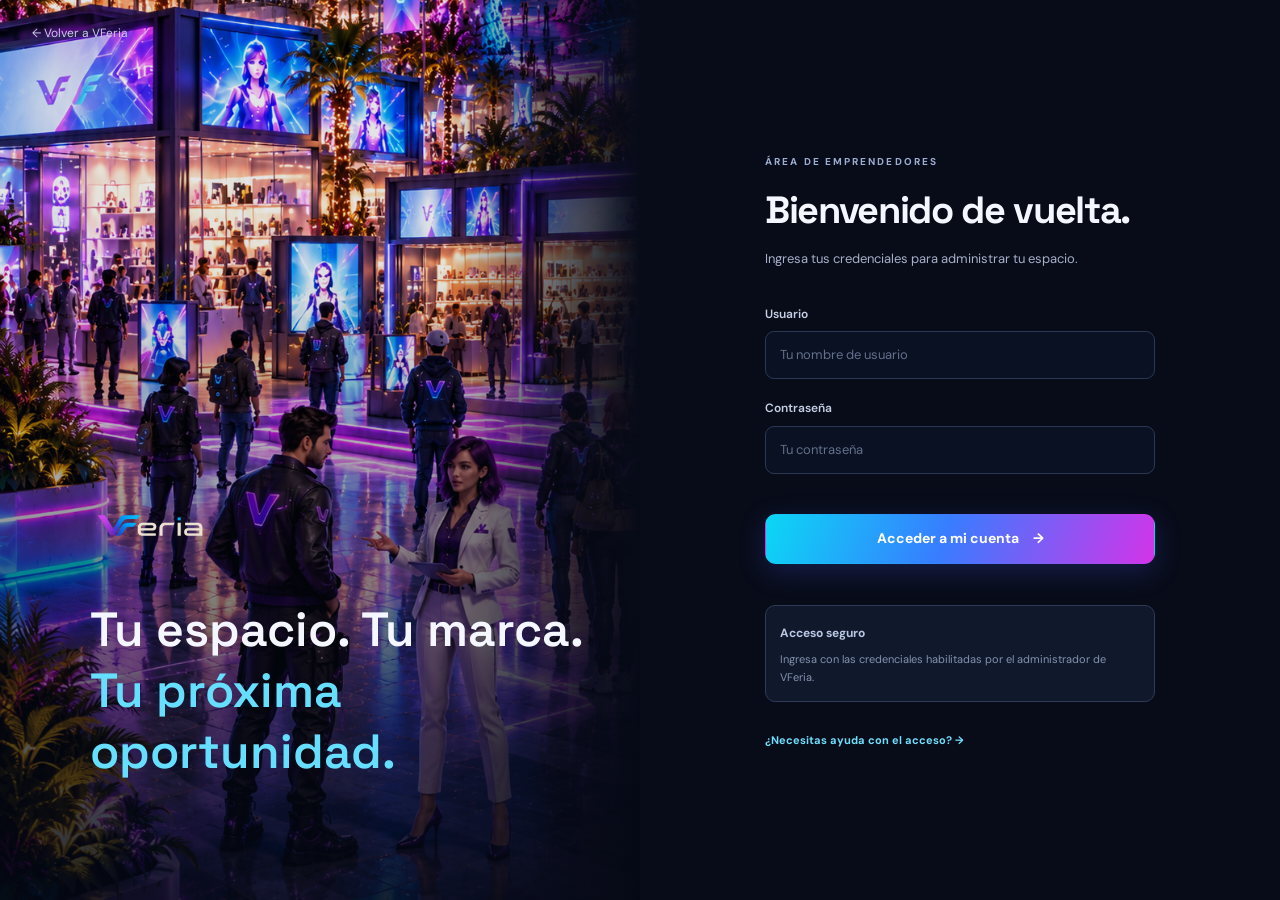
==== commit a0a5df88: "0.5v" ====
--- a/admin.html
+++ b/admin.html
@@ -57,6 +57,7 @@
     input:hover { border-color: #53658b; }
     input:focus { border-color: var(--cyan); box-shadow: 0 0 0 3px rgba(8,189,245,.12); }
     input::placeholder { color: #71809d; }
+    .analytics-panel{margin:0 0 30px;padding:22px;border:1px solid #34425f;border-radius:12px;background:#10182b}.analytics-panel h2{margin:0 0 8px;font-size:22px}.analytics-grid{display:grid;grid-template-columns:repeat(3,minmax(0,1fr));gap:12px;margin:18px 0}.analytics-card{padding:16px;border:1px solid #34425f;border-radius:10px;background:#0b1223}.analytics-card strong{display:block;font-size:28px;color:#8bdcff}.analytics-card span{font-size:12px;color:var(--muted)}.analytics-columns{display:grid;grid-template-columns:1fr 1fr;gap:16px}.analytics-list{margin:10px 0 0;padding-left:20px;color:var(--muted);font-size:13px;line-height:1.9}.analytics-actions{display:flex;gap:10px;align-items:center;flex-wrap:wrap}.analytics-actions button{padding:9px 14px;border-radius:8px;border:1px solid var(--border);background:#1b2944;color:var(--text);cursor:pointer}.analytics-note{color:var(--muted);font-size:12px;line-height:1.5}@media(max-width:560px){.analytics-grid{grid-template-columns:1fr}.analytics-columns{grid-template-columns:1fr}}
     .help-text { margin: 22px 0 18px; color: #a6b3cc; font-size: 12px; line-height: 1.65; }
     #createButton {
       min-height: 44px; padding: 12px 20px; color: #fff;
@@ -90,6 +91,8 @@
 
     <p id="checkingMessage" role="status" aria-live="polite">Verificando sesión de administrador…</p>
 
+<section id="analyticsPanel" class="analytics-panel" hidden aria-live="polite"><div class="analytics-actions"><div style="flex:1"><p class="eyebrow">VFeria · Métricas</p><h2>Estadísticas de visitas</h2></div><button id="refreshAnalytics" type="button">Actualizar</button></div><p id="analyticsStatus" class="analytics-note">Cargando estadísticas…</p><div class="analytics-grid"><div class="analytics-card"><strong id="adminStatTotal">—</strong><span>Visitas totales</span></div><div class="analytics-card"><strong id="adminStatToday">—</strong><span>Visitas hoy</span></div><div class="analytics-card"><strong id="adminStatMonth">—</strong><span>Este mes</span></div></div><div class="analytics-columns"><div><h3>Emprendimientos más visitados</h3><ol id="businessRanking" class="analytics-list"></ol></div><div><h3>Productos más visitados</h3><ol id="productRanking" class="analytics-list"></ol></div></div><p class="analytics-note">Se contabilizan páginas vistas y aperturas de tiendas/productos. La deduplicación utiliza una ventana de 30 minutos por sesión y entidad.</p></section>
+    
     <form id="adminCreateForm" hidden>
       <div class="form-grid">
         <div class="field">
